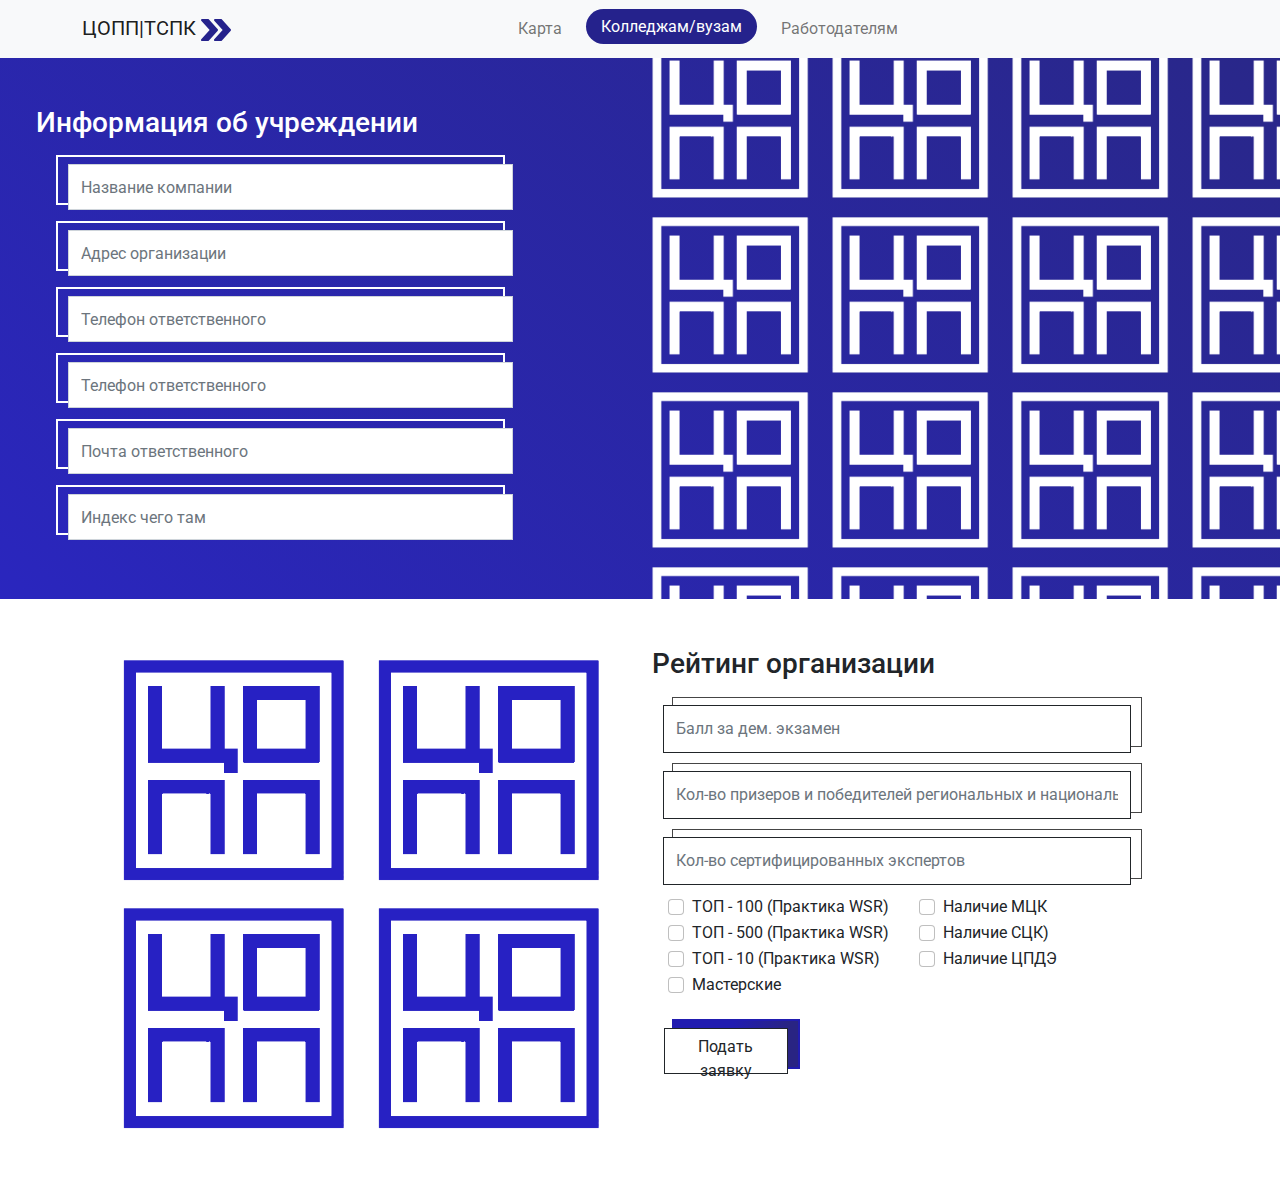
==== college.html @ 5bc5213b "Initial commit" ====
<!DOCTYPE html>
<html lang="ru">
<head>
    <meta charset="UTF-8">
    <link rel="stylesheet" href="css/bootstrap.min.css">
    <link rel="stylesheet" href="js/bootstrap.min.js">
    <link rel="stylesheet" href="css/style.css">
    <meta http-equiv="X-UA-Compatible" content="IE=edge">
    <meta name="viewport" content="width=device-width, initial-scale=1.0">
    <link rel="preconnect" href="https://fonts.gstatic.com">
    <link href="https://fonts.googleapis.com/css2?family=Roboto&display=swap" rel="stylesheet">
    <title>Главная ЦОПП | ТСПК</title>
</head>
<body>
<header>
    <nav class="navbar navbar-expand-lg navbar-light bg-light">
        <div class="container-lg">
            <a class="navbar-brand" href="#">
                <div class="logo">ЦОПП|ТСПК
                    <img src="img/scratch.svg" alt="Логотип Цоппа|Тспк">
                </div>
            </a>
            <button class="navbar-toggler" type="button" data-bs-toggle="collapse" data-bs-target="#navbarNav"
                    aria-controls="navbarNav" aria-expanded="false" aria-label="Toggle navigation">
                <span class="navbar-toggler-icon"></span>
            </button>
            <div class="collapse navbar-collapse" id="navbarNav">
                <ul class="navbar-nav mx-auto">
                    <li class="nav-item mx-2">
                        <a class="nav-link" aria-current="page" href="./index.html">Карта</a>
                    </li>
                    <li class="nav-item mx-2" id="active-header">
                        <a class="nav-link" href="#">Колледжам/вузам</a>
                    </li>
                    <li class="nav-item mx-2">
                        <a class="nav-link" href="#">Работодателям</a>
                    </li>
                </ul>
            </div>
        </div>
    </nav>
</header>
<main>
    <section class="info-institution">
        <div style="position: relative" class="container-fluid row mx-lg-auto justify-content-between py-5">
            <div class="col col-lg-5">
                <h2 class="fs-3 text-white">Информация об учреждении</h2>
                <div class="inputs-institution">
                    <div class="col my-3 institution-wrapper input-border--white">
                        <input type="text" class="form-control institution-item" placeholder="Название компании"
                               aria-label="First name">
                    </div>
                    <div class="col my-3 institution-wrapper input-border--white">
                        <input type="text" class="form-control institution-item" placeholder="Адрес организации"
                               aria-label="First name">
                    </div>
                    <div class="col my-3 institution-wrapper input-border--white">
                        <input type="text" class="form-control institution-item" placeholder="Телефон ответственного"
                               aria-label="First name">
                    </div>
                    <div class="col my-3 institution-wrapper input-border--white">
                        <input type="text" class="form-control institution-item" placeholder="Телефон ответственного"
                               aria-label="First name">
                    </div>
                    <div class="col my-3 institution-wrapper input-border--white">
                        <input type="text" class="form-control institution-item" placeholder="Почта ответственного"
                               aria-label="First name">
                    </div>
                    <div class="col my-3 institution-wrapper input-border--white">
                        <input type="text" class="form-control institution-item" placeholder="Индекс чего там"
                               aria-label="First name">
                    </div>
                </div>
            </div>
                <div class="photokartochka">
                </div>

        </div>
    </section>
    <section class="container-lg">
        <div class="container-fluid row mx-lg-auto justify-content-between py-5">
            <div class="col col-lg-6 row-cols-2">
                <div class="col row flex-nowrap">
                    <img src="img/white-logo-copp-blue.png" class="px-0" alt="Логотип-цоппа">
                    <img src="img/white-logo-copp-blue.png" class="px-0" alt="Логотип-цоппа">
                </div>
                <div class="col row flex-nowrap">
                    <img src="img/white-logo-copp-blue.png" class="px-0" alt="Логотип-цоппа">
                    <img src="img/white-logo-copp-blue.png" class="px-0" alt="Логотип-цоппа">
                </div>
            </div>
            <div class="col col-lg-6">
                <h2 class="fs-3">Рейтинг организации</h2>
                <div class="inputs-institution">
                    <div class="col my-3 institution-wrapper input-border--dark">
                        <input type="text" class="form-control border-outside-right border-dark"
                               placeholder="Балл за дем. экзамен"
                               aria-label="First name">
                    </div>
                    <div class="col my-3 institution-wrapper input-border--dark">
                        <input type="text" class="form-control border-outside-right border-dark"
                               placeholder="Кол-во призеров и победителей региональных и национальных"
                               aria-label="First name">
                    </div>
                    <div class="col my-3 institution-wrapper input-border--dark">
                        <input type="text" class="form-control border-outside-right border-dark"
                               placeholder="Кол-во сертифицированных экспертов"
                               aria-label="First name">
                    </div>
                </div>
                <div class="form-group row row-cols-md-2 mx-1">
                    <div class="col">
                        <div class="form-check">
                            <input class="form-check-input" type="checkbox" id="gridCheck">
                            <label class="form-check-label" for="gridCheck">
                                ТОП - 100 (Практика WSR)
                            </label>
                        </div>
                        <div class="form-check">
                            <input class="form-check-input" type="checkbox" id="gridCheck2">
                            <label class="form-check-label" for="gridCheck">
                                ТОП - 500 (Практика WSR)
                            </label>
                        </div>
                        <div class="form-check">
                            <input class="form-check-input" type="checkbox" id="gridCheck3">
                            <label class="form-check-label" for="gridCheck">
                                ТОП - 10 (Практика WSR)
                            </label>
                        </div>
                        <div class="form-check">
                            <input class="form-check-input" type="checkbox" id="gridCheck4">
                            <label class="form-check-label" for="gridCheck">
                                Мастерские
                            </label>
                        </div>
                    </div>
                    <div class="col">
                        <div class="form-check">
                            <input class="form-check-input" type="checkbox" id="gridCheck5">
                            <label class="form-check-label" for="gridCheck">
                                Наличие МЦК
                            </label>
                        </div>
                        <div class="form-check">
                            <input class="form-check-input" type="checkbox" id="gridCheck6">
                            <label class="form-check-label" for="gridCheck">
                                Наличие СЦК)
                            </label>
                        </div>
                        <div class="form-check">
                            <input class="form-check-input" type="checkbox" id="gridCheck7">
                            <label class="form-check-label" for="gridCheck">
                                Наличие ЦПДЭ
                            </label>
                        </div>
                    </div>
                </div>
                <div class="institution-wrapper flex-end input-border--blue w-25" id="btn-add-request">
                    <button type="button" class="btn bg-white border-dark border-1 border-outside-right">Подать заявку</button>
                </div>
            </div>
        </div>
    </section>
</main>
</body>
</html>
---- css/style.css ----
* {
    font-family: 'Roboto', sans-serif !important;
}

header {
    box-shadow: 0 0 10px rgb(0 0 0 / 50%);
}

#active-header a {
    background-color: #25228c !important;
    padding: 6px 15px 5px;
    color: white !important;
    border-radius: 25px;
}

.logo img {
    max-width: 25%;
}

.info-institution {
    background: rgb(42, 38, 190);
    background: linear-gradient(40deg, rgba(42, 38, 190, 1) 0%, rgba(41, 39, 137, 1) 100%);
}

.input-border--dark {
    border: 1px solid #454545;
}

.input-border--white {
    border: 2px solid #FFFFFF;
}

.input-border--blue {
    border: 2px solid #211CB0;
    background: linear-gradient(93.51deg, #211CB0 46.89%, #292483 91.38%),
    linear-gradient(0deg, #FFFFFF, #FFFFFF);

}

.institution-wrapper {
    height: 50px;
    width: auto;
    position: relative;
    background-color: transparent;
    margin: 20px;
}
#btn-add-request:hover{
    cursor: pointer;
}
.institution-item, .border-outside-right {
    border-radius: 0;
    width: 100%;
    height: 100%;
    position: absolute;
    z-index: 10;
    bottom: -7px;
    right: -10px;
}

.border-outside-right {
    bottom: -7px;
    left: -10px;
}

.copp-imgs {
    background-repeat: repeat;
    background-image: url("../img/white-logo-copp-small.png");
    background-position-x: center;
    background-position-y: center;
}

.photokartochka {
    background-image: url("../img/white-logo-copp.png");
    background-size: 180px;
    background-position: 0 150px;
    position: absolute;
    top: 0;
    bottom: 0;
    left: 50%;
    width: 50%;
    right: 0;
}
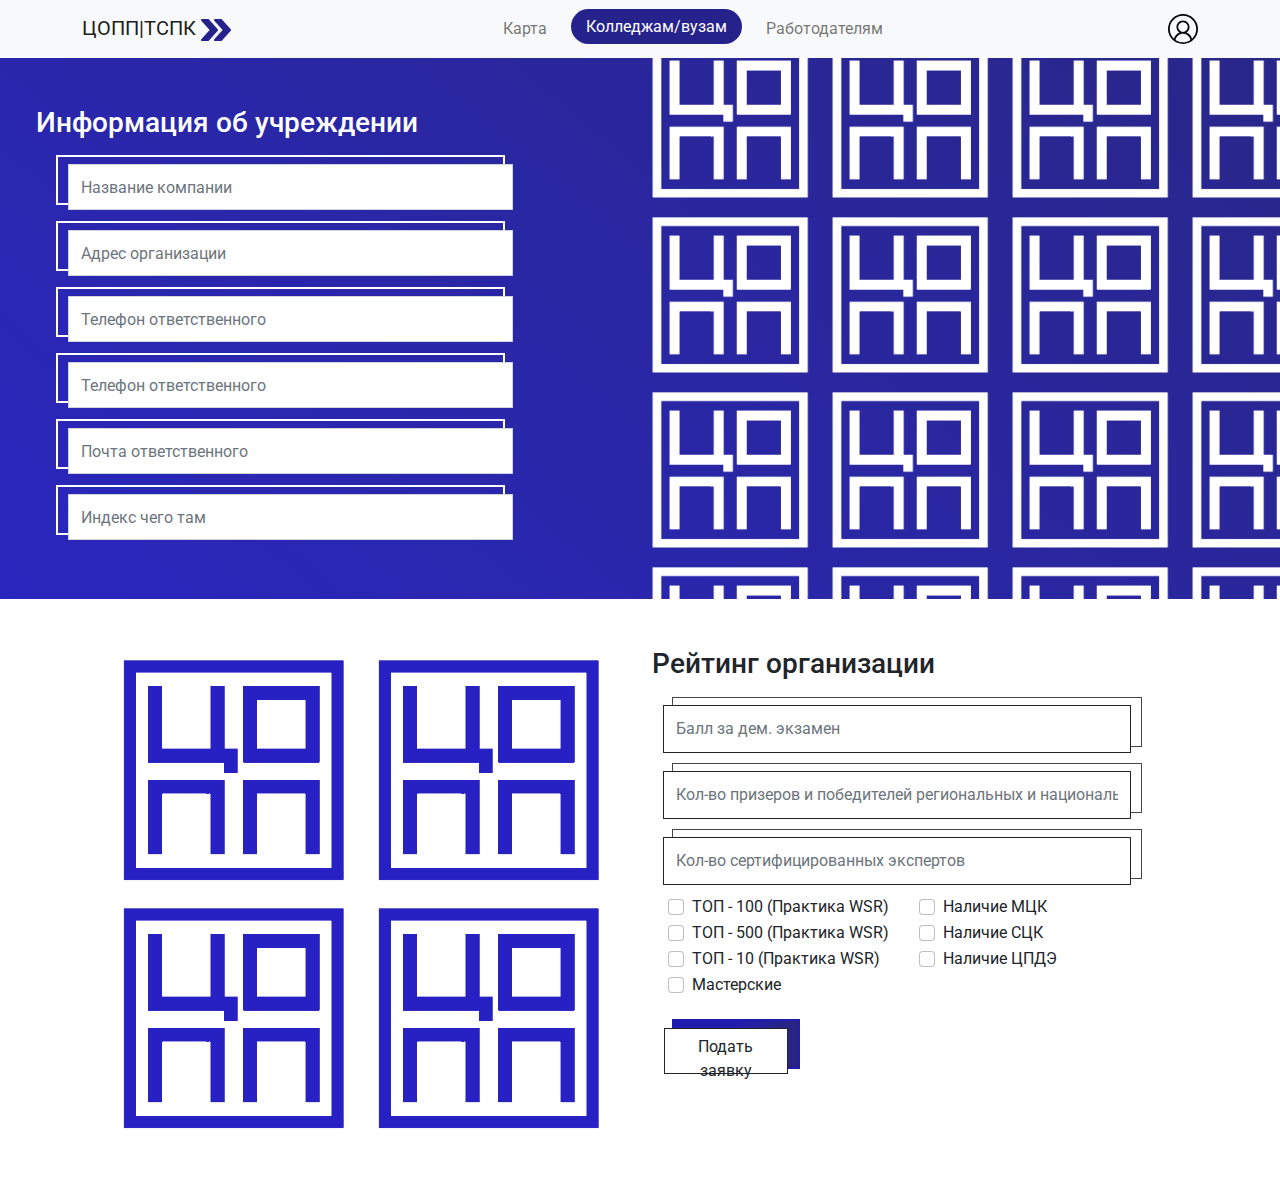
==== commit 4a43faca: "сдохни сдохни сдохни сдохни сдохни сдохни сдохни сдохни сдохни сдохни сдохни сдохни сдохни сдохни сд" ====
--- a/college.html
+++ b/college.html
@@ -36,6 +36,11 @@
                         <a class="nav-link" href="#">Работодателям</a>
                     </li>
                 </ul>
+                <form class="d-flex">
+                    <a href="">
+                        <img src="./img/user.svg" width="30" alt="user logo">
+                    </a>
+                </form>
             </div>
         </div>
     </nav>
@@ -145,7 +150,7 @@
                         <div class="form-check">
                             <input class="form-check-input" type="checkbox" id="gridCheck6">
                             <label class="form-check-label" for="gridCheck">
-                                Наличие СЦК)
+                                Наличие СЦК
                             </label>
                         </div>
                         <div class="form-check">
--- a/css/style.css
+++ b/css/style.css
@@ -5,7 +5,27 @@
 header {
     box-shadow: 0 0 10px rgb(0 0 0 / 50%);
 }
+/* width */
+::-webkit-scrollbar {
+    width: 10px;
+    border-radius: 5px;
+}
 
+/* Track */
+::-webkit-scrollbar-track {
+    background: transparent;
+}
+
+/* Handle */
+::-webkit-scrollbar-thumb {
+    background: #2b28b1;
+    border-radius: 25px 0 0 25px;
+}
+
+/* Handle on hover */
+::-webkit-scrollbar-thumb:hover {
+    background: #040080;
+}
 #active-header a {
     background-color: #25228c !important;
     padding: 6px 15px 5px;
@@ -34,7 +54,6 @@
     border: 2px solid #211CB0;
     background: linear-gradient(93.51deg, #211CB0 46.89%, #292483 91.38%),
     linear-gradient(0deg, #FFFFFF, #FFFFFF);
-
 }
 
 .institution-wrapper {
@@ -79,4 +98,32 @@
     left: 50%;
     width: 50%;
     right: 0;
-}+}
+/*-------------------------------------------------------------------------------------------------------------------------------------------------*/
+.background-map{
+    width: 100%;
+    height: 100vh;
+    background-color: #851eff;
+}
+.banner-brand-wsr{
+    background: linear-gradient(93.51deg, #211CB0 46.89%, #292483 91.38%),
+    linear-gradient(0deg, #FFFFFF, #FFFFFF);
+    color: white;
+}
+.competence-item-header, .top-item, .count-item{
+    background-color: #292483 !important;
+}
+.top-item{
+    width: 75px;
+    height: 75px;
+    padding: 15px;
+}
+.top-item-xl{
+    width: 100px;
+    height: 100px;
+    padding: 25px;
+}
+.count-item{
+    width: 10%;
+}
+/*------------------------------------------------------------------*/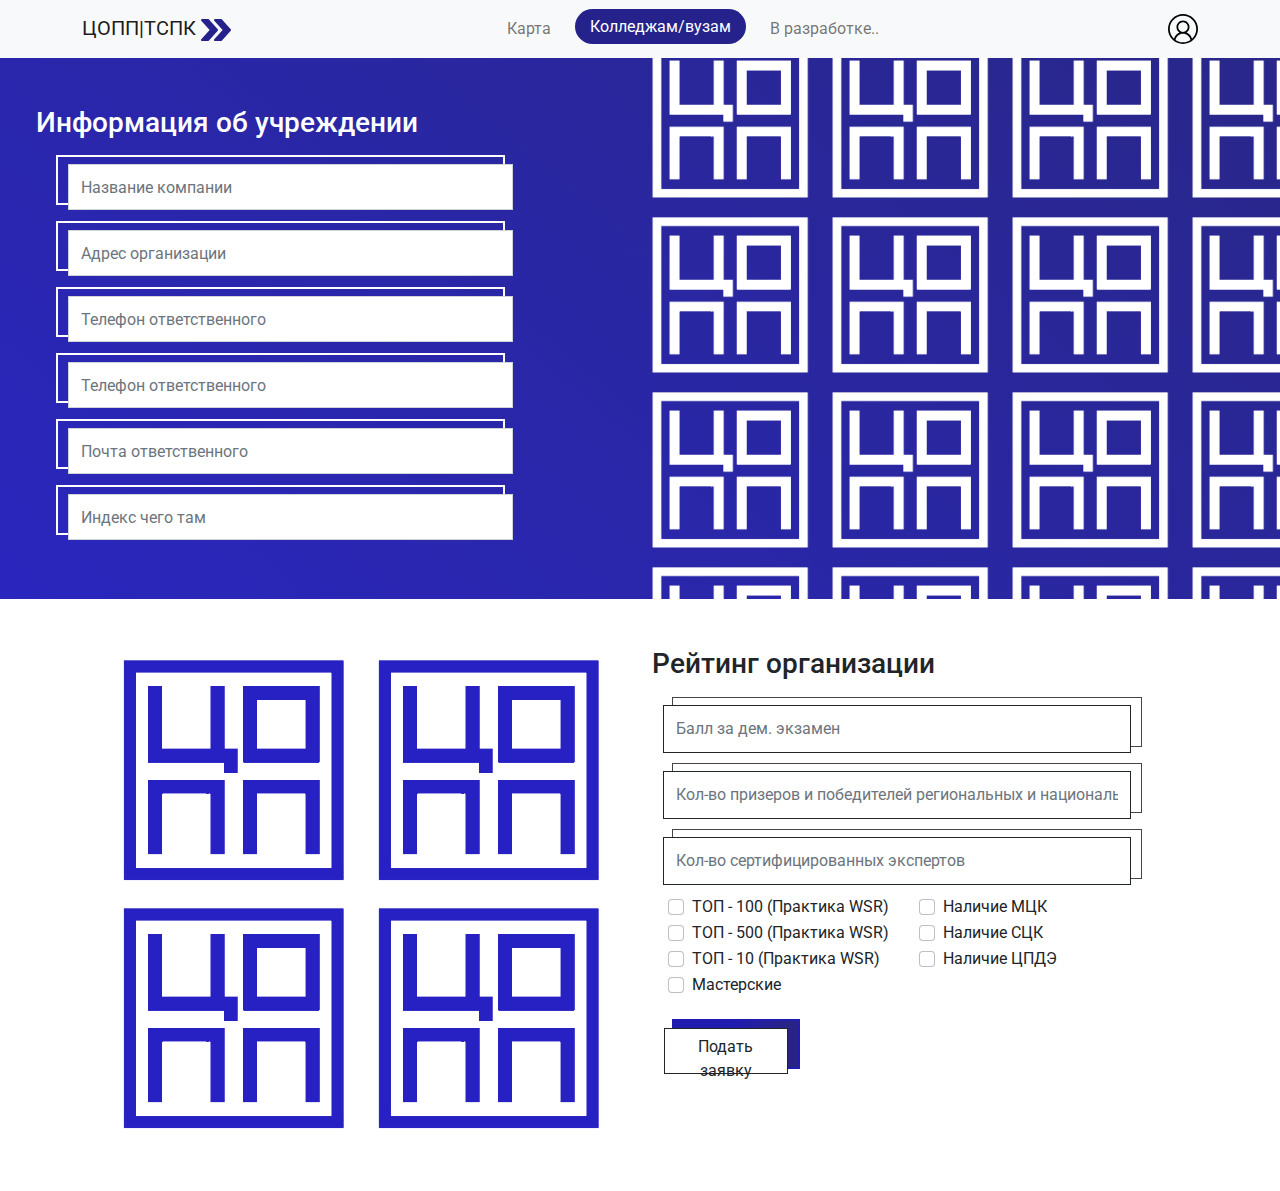
==== commit 3b02cb9d: "rtdfesg678yohzxb uialCVNM" ====
--- a/college.html
+++ b/college.html
@@ -33,11 +33,11 @@
                         <a class="nav-link" href="#">Колледжам/вузам</a>
                     </li>
                     <li class="nav-item mx-2">
-                        <a class="nav-link" href="#">Работодателям</a>
+                        <a class="nav-link" href="#">В разработке..</a>
                     </li>
                 </ul>
                 <form class="d-flex">
-                    <a href="">
+                    <a href="./registration.html">
                         <img src="./img/user.svg" width="30" alt="user logo">
                     </a>
                 </form>
